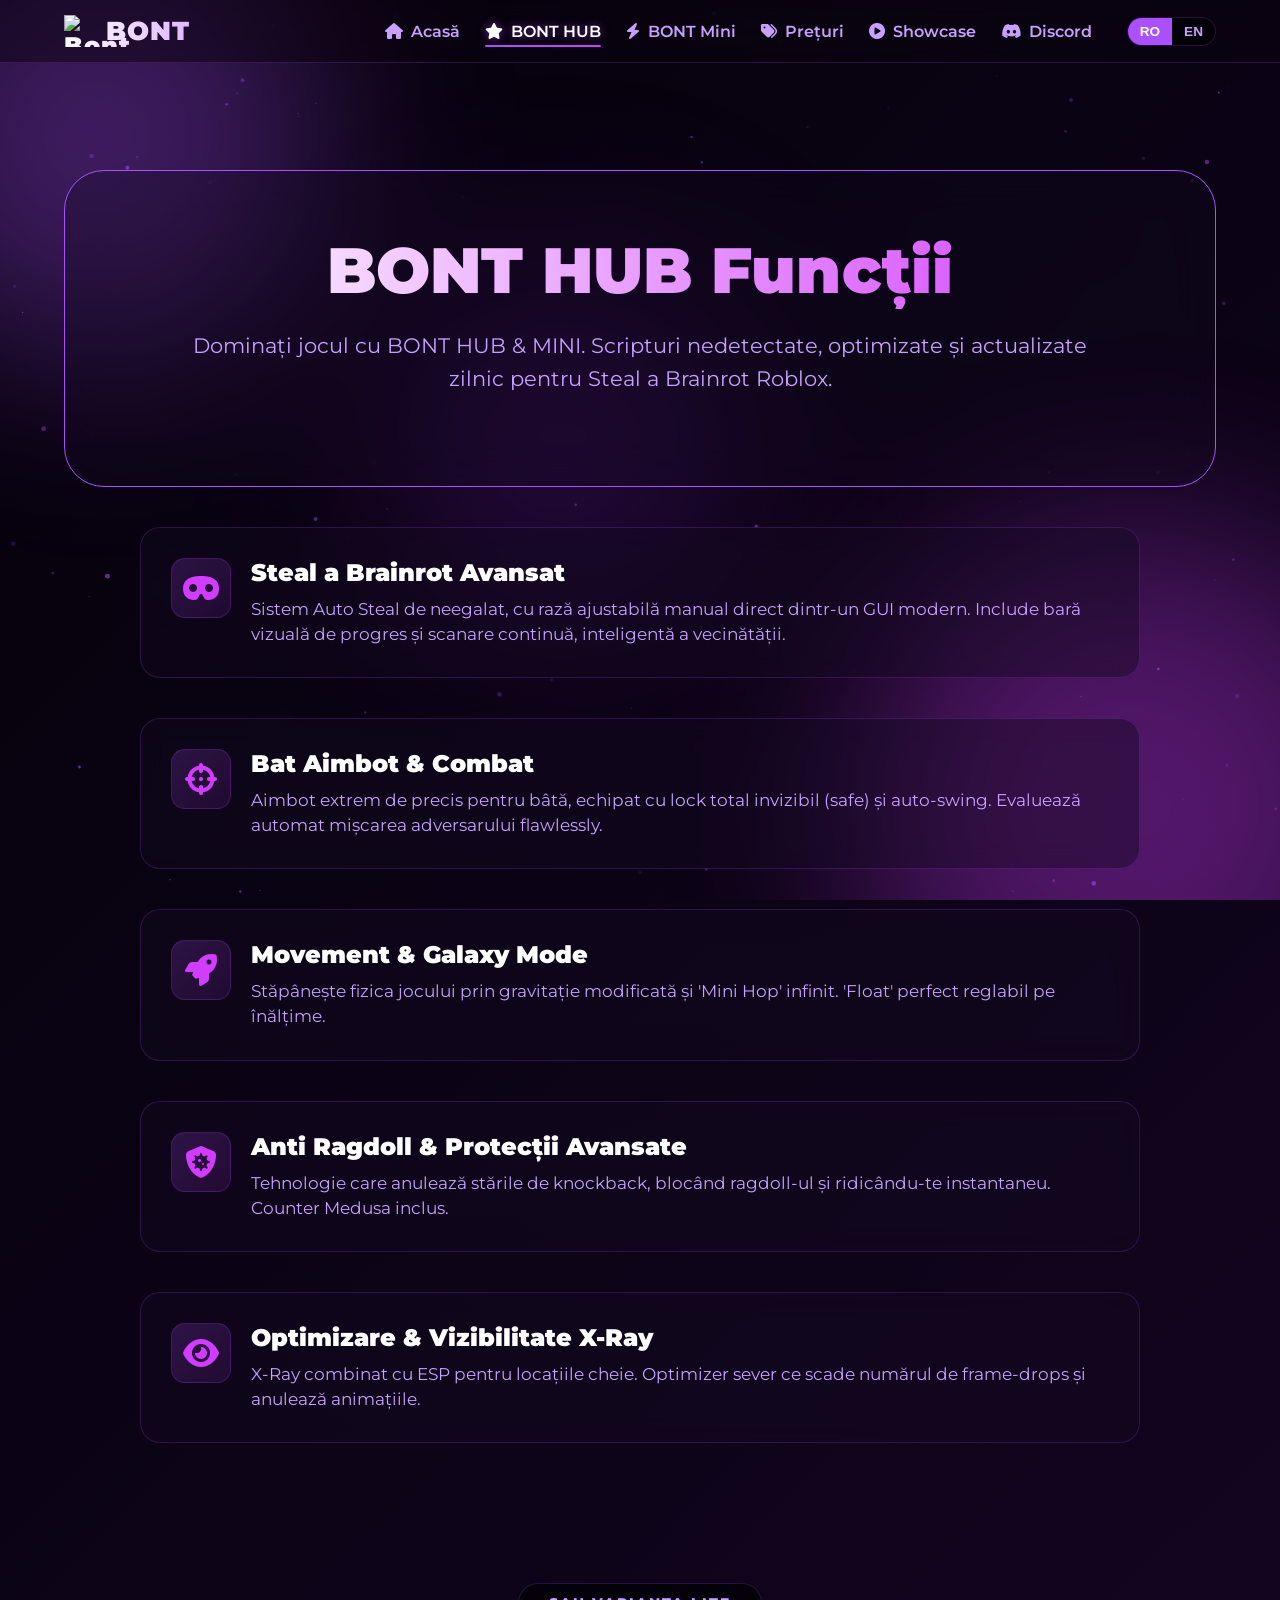
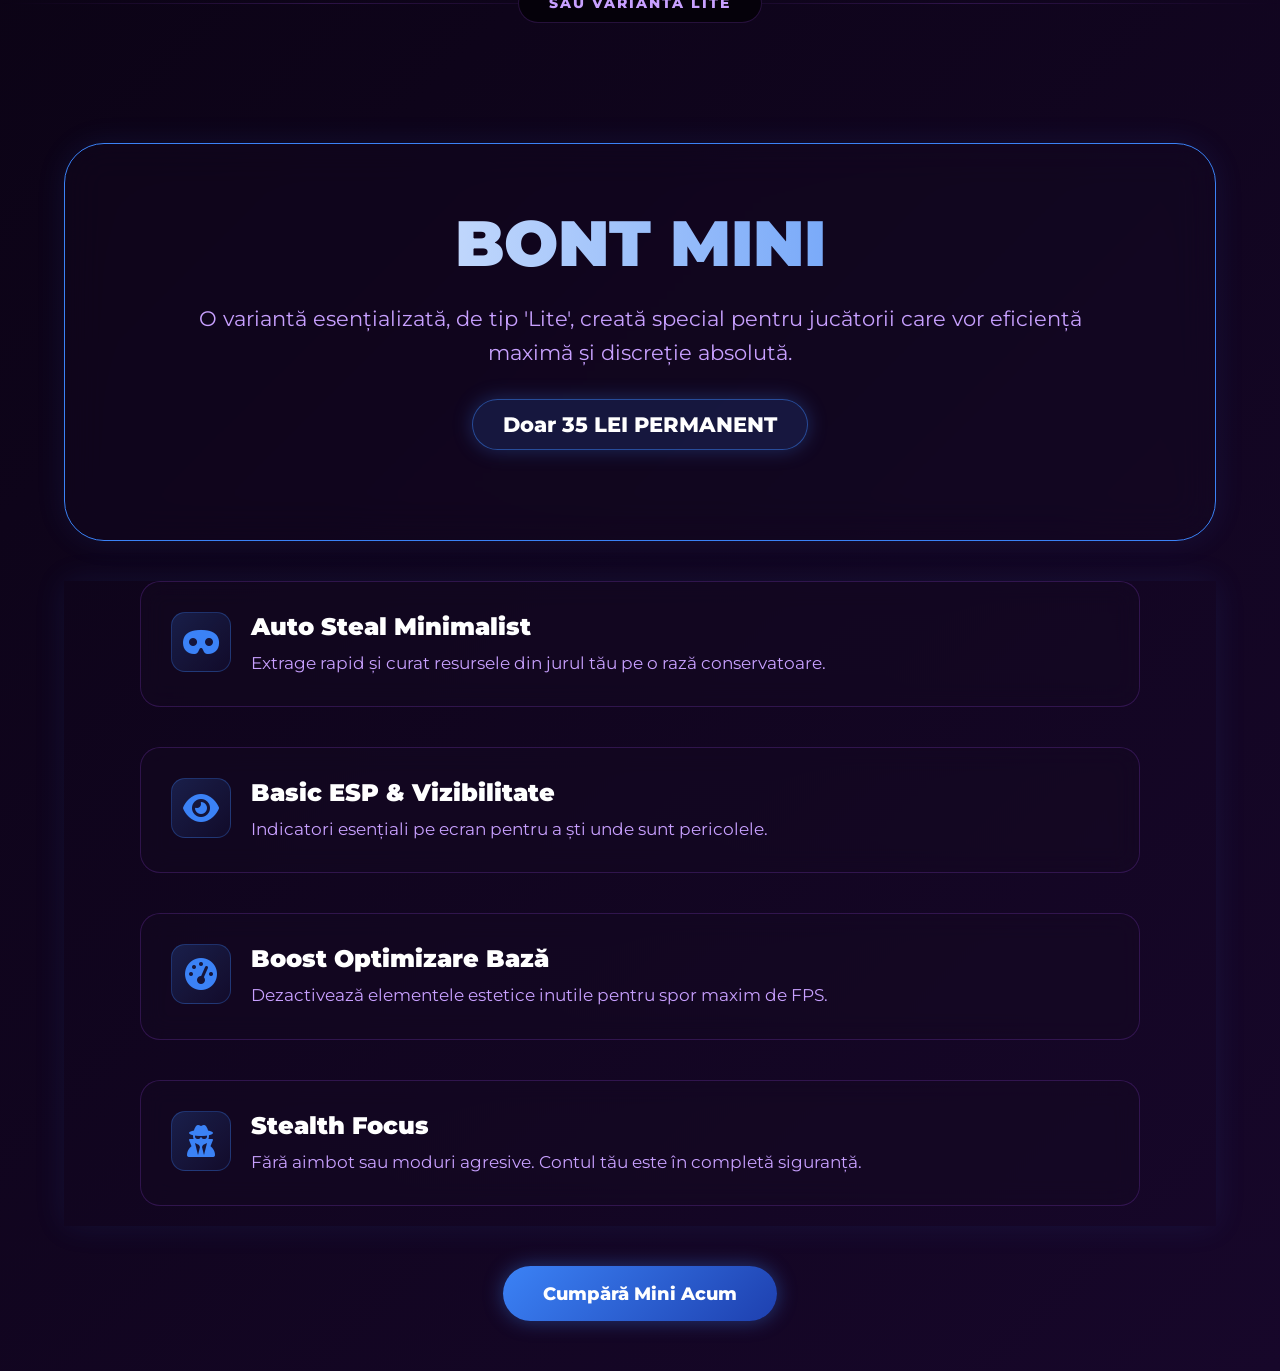
==== details.html @ 28b97914 "Add files via upload" ====
<!DOCTYPE html>
<html lang="ro" id="html-tag">
<head>
  <meta charset="UTF-8">
  <meta name="viewport" content="width=device-width, initial-scale=1.0, maximum-scale=1.0, user-scalable=no">
  <title>Details | BONT HUB & MINI Features</title>
  
  <link href="https://fonts.googleapis.com/css2?family=Montserrat:wght@400;500;600;800;900&display=swap" rel="stylesheet">
  <link rel="stylesheet" href="https://cdnjs.cloudflare.com/ajax/libs/font-awesome/6.6.0/css/all.min.css">
  <link rel="icon" type="image/png" href="https://raw.githubusercontent.com/hekwas/bontsite/main/favcoin.png">
  <link rel="apple-touch-icon" href="https://raw.githubusercontent.com/hekwas/bontsite/main/favcoin.png">
  <link rel="shortcut icon" href="https://raw.githubusercontent.com/hekwas/bontsite/main/favcoin.png" type="image/x-icon">
  <link rel="stylesheet" href="assets/css/style.css">

  <!-- SEO Meta Tags -->
  <meta name="description" content="Discover the powerful features of BONT HUB and BONT MINI. Learn about Auto Steal, Bat Aimbot, Anti Ragdoll, and superior optimization for Roblox.">
  <meta name="keywords" content="bont hub features, bont mini details, roblox script functions, auto steal roblox, bat aimbot script">
</head>
<body>

  <canvas id="bg-canvas"></canvas>
  <div class="bg-orbs">
    <div class="orb orb-1"></div>
    <div class="orb orb-2"></div>
    <div class="orb orb-3"></div>
  </div>

  <nav class="navbar">
    <div class="logo"><a href="index.html" style="text-decoration:none; color:inherit; display:flex; align-items:center; gap:10px;"><img src="https://raw.githubusercontent.com/hekwas/bontsite/main/favcoin.png" class="logo-img" alt="Bont Logo"> <span data-lang="navLogo">BONT</span></a></div>
    <div class="nav-links" id="navLinks">
      <a href="index.html" id="link-home"><i class="fas fa-home"></i> <span data-lang="navHome">Acasă</span></a>
      <a href="details.html" id="link-features" class="active"><i class="fas fa-star"></i> <span data-lang="navFeatures">BONT HUB</span></a>
      <a href="details.html#mini" id="link-mini"><i class="fas fa-bolt"></i> <span data-lang="navMini">BONT Mini</span></a>
      <a href="pricing.html" id="link-pricing"><i class="fas fa-tags"></i> <span data-lang="navPricing">Prețuri</span></a>
      <a href="showcase.html" id="link-showcase"><i class="fas fa-play-circle"></i> <span data-lang="navShowcase">Showcase</span></a>
      <a href="https://discord.gg/k3RpJRTada" target="_blank"><i class="fab fa-discord"></i> <span data-lang="navDiscord">Discord</span></a>
      <div class="lang-switch">
        <button class="lang-btn" onclick="setLanguage('RO')" id="lang-RO">RO</button>
        <button class="lang-btn" onclick="setLanguage('EN')" id="lang-EN">EN</button>
      </div>
    </div>
    <i class="fas fa-bars hamburger" onclick="toggleMobileMenu()"></i>
  </nav>

  <div class="sections-container" style="padding-top: 120px;">
    
    <!-- BONT HUB PRODUCT SECTION -->
    <section id="features" class="section">
      <div class="product-hero hub-theme reveal">
        <h2 data-lang="featuresTitle">BONT HUB</h2>
        <p data-lang="heroDesc">Experiența completă BONT. Putere brută, viteză de neegalat și funcții de luptă de ultimă generație pentru a domina orice server Roblox.</p>
      </div>

      <div style="max-width: 1200px; width: 100%; display: flex; flex-direction: column; align-items: center; gap: 20px;">
        
        <div class="feature-row reveal">
          <div class="feature-icon-box"><i class="fas fa-mask"></i></div>
          <div class="feature-details">
            <h3 data-lang="featStealTitle">Steal a Brainrot Avansat</h3>
            <p data-lang="featStealDesc">Sistem Auto Steal de neegalat, cu rază ajustabilă manual direct dintr-un GUI modern. Include bară vizuală de progres și scanare continuă, inteligentă a vecinătății, asigurând rate de succes maxime la furtul brainrot-urilor cu zero bug-uri sau întârzieri.</p>
          </div>
        </div>
        
        <div class="feature-row reveal">
          <div class="feature-icon-box"><i class="fas fa-crosshairs"></i></div>
          <div class="feature-details">
            <h3 data-lang="featAimTitle">Bat Aimbot & Combat</h3>
            <p data-lang="featAimDesc">Aimbot extrem de precis pentru bâtă, echipat cu lock total invizibil (safe) și auto-swing. Evaluează automat mișcarea adversarului și plasează lovitura perfectă ca să te ajute să câștigi absolut orice duel 1 la 1, fără efort.</p>
          </div>
        </div>

        <div class="feature-row reveal">
          <div class="feature-icon-box"><i class="fas fa-rocket"></i></div>
          <div class="feature-details">
            <h3 data-lang="featMovTitle">Movement & Galaxy Mode</h3>
            <p data-lang="featMovDesc">Stăpânește fizica jocului prin gravitație modificată și "Mini Hop" infinit care înlocuiește vechile sărituri. Sistemul combină un "Float" perfect reglabil pe înălțime, permițându-ți să supravolezi harta și să eviți cu ușurință pericolul și radarele.</p>
          </div>
        </div>

        <div class="feature-row reveal">
          <div class="feature-icon-box"><i class="fas fa-shield-virus"></i></div>
          <div class="feature-details">
            <h3 data-lang="featProtTitle">Anti Ragdoll & Protecții Avansate</h3>
            <p data-lang="featProtDesc">Tehnologie de ultimă oră care anulează stările de knockback, blocând ragdoll-ul și ridicându-te instantaneu pe picioare. Adițional, Counter Medusa integrat va lansa contra-atacuri automate, protejându-te pasiv dar mortal în fața invaziilor.</p>
          </div>
        </div>

        <div class="feature-row reveal">
          <div class="feature-icon-box"><i class="fas fa-eye"></i></div>
          <div class="feature-details">
            <h3 data-lang="featOptTitle">Optimizare & Vizibilitate X-Ray</h3>
            <p data-lang="featOptDesc">X-Ray (Wallhack) performant combinat cu ESP cu waypoints pentru locațiile cheie. Sub capotă rulează un Optimizer sever ce scade numărul de frame-drops și anulează animațiile "un-walk" pentru o fluiditate vizuală impecabilă.</p>
          </div>
        </div>

      </div>
    </section>

    <!-- CHOICE SEPARATOR -->
    <div class="choice-separator reveal">
      <div class="choice-line"></div>
      <div class="choice-label">Sau Varianta Lite</div>
      <div class="choice-line"></div>
    </div>

    <!-- BONT MINI PRODUCT SECTION -->
    <section id="mini" class="section">
      <div class="product-hero mini-theme reveal">
        <h2>BONT MINI</h2>
        <p data-lang="miniDesc">O variantă esențializată, de tip "Lite", creată special pentru jucătorii care vor eficiență maximă, discreție absolută și o navigație performantă pe calculatoare / dispozitive mid-range.</p>
        <div class="mini-price-tag" data-lang="miniPrice">Doar 35 LEI PERMANENT</div>
      </div>

      <div style="max-width: 1200px; width: 100%; display: flex; flex-direction: column; align-items: center; gap: 20px;" class="mini-theme">
        <div class="feature-row reveal">
          <div class="feature-icon-box"><i class="fas fa-mask"></i></div>
          <div class="feature-details">
            <h3 data-lang="m1T">Auto Steal Minimalist</h3>
            <p data-lang="m1D">Extrage rapid și curat resursele din jurul tău pe o rază conservatoare pentru a rămâne mereu neobservat.</p>
          </div>
        </div>
        <div class="feature-row reveal">
          <div class="feature-icon-box"><i class="fas fa-eye"></i></div>
          <div class="feature-details">
            <h3 data-lang="m2T">Basic ESP & Vizibilitate</h3>
            <p data-lang="m2D">Indicatori esențiali pe ecran pentru a ști unde sunt pericolele. Fără elemente încărcate pe ecran.</p>
          </div>
        </div>
        <div class="feature-row reveal">
          <div class="feature-icon-box"><i class="fas fa-tachometer-alt"></i></div>
          <div class="feature-details">
            <h3 data-lang="m3T">Boost Optimizare Bază</h3>
            <p data-lang="m3D">Dezactivează elementele estetice inutile din joc pentru a profita nativ de un spor maxim de performanță (FPS).</p>
          </div>
        </div>
        <div class="feature-row reveal">
          <div class="feature-icon-box"><i class="fas fa-user-secret"></i></div>
          <div class="feature-details">
            <h3 data-lang="m4T">Stealth Focus</h3>
            <p data-lang="m4D">Fără aimbot sau moduri de atac agresive care să îți atragă reporturi. Contul tău este în completă siguranță.</p>
          </div>
        </div>
      </div>
      
      <a href="pricing.html" class="btn reveal" data-lang="btnBuyMini" style="margin-top: 40px; background: linear-gradient(135deg, #3B82F6, #1E40AF); border:none; box-shadow: 0 0 20px rgba(59, 130, 246, 0.4);">
        Cumpără Mini Acum
      </a>
    </section>

  </div>

  <script src="assets/js/main.js"></script>
</body>
</html>
---- assets/css/style.css ----
:root {
  --bg: #05010a;
  --bg-gradient: linear-gradient(135deg, #05010a 0%, #17072a 100%);
  --card: rgba(20, 10, 34, 0.45);
  --card-hover: rgba(30, 15, 50, 0.75);
  --accent: #AA50FF;
  --accent2: #D23CFF;
  --accent-glow: rgba(170, 80, 255, 0.6);
  --text: #F5F5FF;
  --text-muted: #C8A0FF;
  --glass-border: rgba(170, 80, 255, 0.2);
  --glass-border-hover: rgba(210, 60, 255, 0.6);
}

* { margin:0; padding:0; box-sizing:border-box; scroll-behavior: smooth; }

body { 
  font-family: 'Montserrat', sans-serif; 
  background: var(--bg); 
  background-image: var(--bg-gradient);
  color: var(--text); 
  min-height: 100vh;
  overflow-x: hidden;
}

/* Animated Canvas Background */
#bg-canvas {
  position: fixed;
  top: 0; left: 0; width: 100vw; height: 100vh;
  z-index: -2;
  pointer-events: none;
}

/* Blurred Glowing Orbs */
.bg-orbs {
  position: fixed;
  top: 0; left: 0; width: 100vw; height: 100vh;
  z-index: -1;
  overflow: hidden;
  pointer-events: none;
}
.orb {
  position: absolute;
  border-radius: 50%;
  filter: blur(100px);
  opacity: 0.35;
  animation: float 25s infinite ease-in-out alternate;
  pointer-events: none;
}
.orb-1 { width: 450px; height: 450px; background: var(--accent); top: -10%; left: -10%; }
.orb-2 { width: 550px; height: 550px; background: var(--accent2); bottom: -20%; right: -10%; animation-delay: -5s; }
.orb-3 { width: 350px; height: 350px; background: #5c188b; top: 30%; left: 30%; animation-delay: -10s; }

@keyframes float {
  0% { transform: translate(0, 0); }
  100% { transform: translate(60px, 80px); }
}

/* Navbar */
.navbar {
  position: fixed;
  top: 0; width: 100%;
  z-index: 1000;
  padding: 15px 5%;
  display: flex;
  justify-content: space-between;
  align-items: center;
  background: rgba(10, 2, 15, 0.5);
  backdrop-filter: blur(20px);
  border-bottom: 1px solid var(--glass-border);
  transition: all 0.3s ease;
}

.logo {
  font-size: 26px;
  font-weight: 900;
  background: linear-gradient(90deg, #fff, #E0B8FF);
  -webkit-background-clip: text;
  -webkit-text-fill-color: transparent;
  letter-spacing: 1px;
  cursor: pointer;
  display: flex;
  align-items: center;
  gap: 10px;
}
.logo i, .logo-img { font-size: 1.5rem; color: var(--accent2); width: 32px; height: 32px; object-fit: contain; }

.nav-links {
  display: flex;
  gap: 25px;
  align-items: center;
}

.nav-links a {
  color: var(--text-muted);
  text-decoration: none;
  font-weight: 600;
  font-size: 1rem;
  transition: all 0.2s ease;
  position: relative;
  cursor: pointer;
  display: flex;
  align-items: center;
  gap: 8px;
}

.nav-links a:hover, .nav-links a.active {
  color: #fff;
  text-shadow: 0 0 10px var(--accent-glow);
}

.nav-links a::after {
  content: '';
  position: absolute;
  width: 0;
  height: 2px;
  bottom: -6px;
  left: 0;
  background: linear-gradient(90deg, var(--accent), var(--accent2));
  transition: width 0.2s ease;
  border-radius: 2px;
}

.nav-links a:hover::after, .nav-links a.active::after { width: 100%; }

/* Lang Toggle Switch */
.lang-switch {
  display: flex;
  align-items: center;
  background: rgba(0,0,0,0.5);
  border: 1px solid var(--glass-border);
  border-radius: 20px;
  overflow: hidden;
  margin-left: 10px;
}
.lang-btn {
  background: transparent;
  border: none;
  color: var(--text-muted);
  padding: 6px 12px;
  font-size: 0.85rem;
  font-weight: 700;
  cursor: pointer;
  transition: all 0.2s ease;
}
.lang-btn.active {
  background: var(--accent);
  color: #fff;
}

.hamburger { display: none; font-size: 28px; color: var(--text); cursor: pointer; }

/* Layout Content */
.sections-container {
  position: relative;
  width: 100%;
  min-height: 100vh;
  padding-top: 90px;
}

.section {
  width: 100%;
  padding: 50px 5%;
  display: flex;
  flex-direction: column;
  align-items: center;
}

h1, h2, h3 { font-weight: 900; }

.gradient-text {
  background: linear-gradient(90deg, #fff, var(--accent2));
  -webkit-background-clip: text;
  -webkit-text-fill-color: transparent;
}

h2.section-title {
  font-size: 3.2rem;
  margin-bottom: 50px;
  letter-spacing: -1px;
  text-align: center;
}

/* Buttons */
.btn {
  padding: 16px 40px;
  font-size: 1.15rem;
  font-weight: 800;
  background: linear-gradient(135deg, var(--accent), var(--accent2));
  color: white;
  text-decoration: none;
  border-radius: 50px;
  box-shadow: 0 0 25px var(--accent-glow);
  display: inline-flex;
  align-items: center;
  gap: 12px;
  transition: all 0.2s ease;
  border: 1px solid rgba(255,255,255,0.15);
  cursor: pointer;
}
.btn:hover {
  transform: translateY(-3px) scale(1.02);
  box-shadow: 0 8px 30px var(--accent-glow);
}

.btn-outline {
  background: transparent;
  border: 2px solid var(--accent);
  box-shadow: none;
}
.btn-outline:hover {
  background: rgba(170,80,255,0.1);
  box-shadow: 0 5px 25px var(--accent-glow);
}

/* Reveal Animation */
.reveal {
  opacity: 0;
  transform: translateY(20px);
  transition: opacity 0.6s ease-out, transform 0.6s ease-out;
}
.reveal.active-reveal {
  opacity: 1;
  transform: translateY(0);
}

/* Shared Feature/Card Styles */
.feature-row {
  display: flex; gap: 20px; background: var(--card); border: 1px solid var(--glass-border);
  border-radius: 20px; padding: 30px; backdrop-filter: blur(12px);
  transition: all 0.2s ease; align-items: flex-start;
  width: 100%; max-width: 1000px; margin-bottom: 20px;
}
.feature-row:hover {
  transform: translateY(-3px); border-color: var(--glass-border-hover);
  box-shadow: 0 8px 30px rgba(170,80,255,0.15); background: var(--card-hover);
}

.feature-icon-box {
  width: 60px; height: 60px; border-radius: 14px; background: linear-gradient(135deg, rgba(170,80,255,0.2), rgba(210,60,255,0.1));
  display: flex; align-items: center; justify-content: center; flex-shrink: 0;
  border: 1px solid var(--glass-border); font-size: 2rem; color: var(--accent2);
}

.feature-details h3 { font-size: 1.5rem; margin-bottom: 10px; color: #fff; }
.feature-details p { font-size: 1.05rem; color: var(--text-muted); line-height: 1.5; }

/* Responsive */
@media (max-width: 900px) {
  .nav-links {
    position: fixed; top: 70px; left: 0; width: 100%;
    background: rgba(10, 2, 15, 0.98); flex-direction: column; align-items: center;
    padding: 30px 0; gap: 25px; transform: translateY(-150%);
    transition: transform 0.3s ease; border-bottom: 1px solid var(--glass-border);
    backdrop-filter: blur(20px);
  }
  .nav-links.nav-open { transform: translateY(0); }
  .hamburger { display: block; }
  
  h2.section-title { font-size: 2.5rem; }
  .feature-row { flex-direction: column; text-align: center; align-items: center; }
}

/* Hero Section */
.hero-content { text-align: center; max-width: 850px; display: flex; flex-direction: column; align-items: center; justify-content: center; min-height: 70vh; }
.hero-content h1 { font-size: 5.5rem; line-height: 1.05; margin-bottom: 25px; text-shadow: 0 0 50px rgba(170,80,255,0.4); font-weight: 900; }
.hero-content p { font-size: 1.6rem; color: var(--text-muted); margin-bottom: 45px; font-weight: 500; }

.hero-tags { display: flex; gap: 15px; justify-content: center; margin-bottom: 30px; flex-wrap: wrap; }
.tag {
  background: rgba(170, 80, 255, 0.1); border: 1px solid var(--glass-border);
  padding: 8px 18px; border-radius: 20px; font-size: 0.95rem; font-weight: 600;
  color: #E0B8FF; backdrop-filter: blur(10px);
}

.hero-actions { display: flex; justify-content: center; gap: 20px; flex-wrap: wrap; }

/* Mini Section */
.mini-container {
  max-width: 1100px; width: 100%;
  background: rgba(20, 10, 34, 0.4); border: 1px solid var(--accent);
  border-radius: 30px; padding: 50px 5%; text-align: center;
  position: relative; overflow: hidden; backdrop-filter: blur(15px);
  margin-top: 50px;
}
.mini-container::before {
  content: ''; position: absolute; top: 0; left: 0; width: 100%; height: 5px;
  background: linear-gradient(90deg, #3B82F6, var(--accent2));
}
.mini-logo { font-size: 4rem; margin-bottom: 15px; font-weight: 900; }
.mini-desc { font-size: 1.25rem; margin-bottom: 35px; color: var(--text-muted); max-width: 800px; margin-left: auto; margin-right: auto; line-height: 1.5;}

.mini-grid { display: grid; grid-template-columns: repeat(auto-fit, minmax(240px, 1fr)); gap: 15px; margin-bottom: 40px; }
.m-card { background: rgba(0,0,0,0.4); padding: 20px; border-radius: 16px; border: 1px solid rgba(255,255,255,0.05); text-align: left; }
.m-card i { font-size: 1.8rem; color: #3B82F6; margin-bottom: 12px; }
.m-card h4 { font-size: 1.15rem; color: #fff; margin-bottom: 8px; }
.m-card p { font-size: 0.95rem; color: #aaa; }

.mini-price-tag {
  display: inline-block; padding: 12px 30px; border-radius: 30px;
  background: rgba(59, 130, 246, 0.15); border: 1px solid rgba(59, 130, 246, 0.5);
  font-size: 1.3rem; font-weight: 800; color: #fff; margin-bottom: 30px;
  box-shadow: 0 0 20px rgba(59, 130, 246, 0.3);
}

/* Pricing Page Styles */
.pricing-container { width: 100%; max-width: 1200px; display: flex; flex-direction: column; align-items: center; gap: 40px; }

.currency-selector {
  display: flex; background: rgba(0,0,0,0.6); border: 1px solid var(--glass-border);
  border-radius: 30px; padding: 5px; backdrop-filter: blur(12px);
}
.currency-btn {
  background: transparent; border: none; color: var(--text-muted);
  padding: 10px 24px; font-size: 1.05rem; font-weight: 700;
  font-family: 'Montserrat', sans-serif; cursor: pointer;
  border-radius: 25px; transition: all 0.2s ease;
}
.currency-btn.active {
  background: linear-gradient(90deg, var(--accent), var(--accent2)); color: white;
  box-shadow: 0 0 15px rgba(170,80,255,0.4);
}

.plans { display: grid; grid-template-columns: repeat(auto-fit, minmax(320px, 1fr)); gap: 25px; width: 100%; }

.plan-card {
  background: var(--card); border: 1px solid var(--glass-border);
  border-radius: 24px; padding: 40px 30px;
  display: flex; flex-direction: column; backdrop-filter: blur(15px);
  transition: all 0.2s ease; position: relative;
}
.plan-card:hover { border-color: var(--accent2); transform: translateY(-5px); box-shadow: 0 15px 35px rgba(170,80,255,0.25); }

.plan-popular { border-color: var(--accent); box-shadow: 0 0 20px rgba(170,80,255,0.2); }
.plan-mini { border-color: rgba(59, 130, 246, 0.5); }

.popular-badge {
  position: absolute; top: -14px; left: 50%; transform: translateX(-50%);
  background: linear-gradient(90deg, var(--accent), var(--accent2));
  padding: 6px 18px; border-radius: 25px; font-size: 0.8rem; font-weight: 800;
  letter-spacing: 1px; text-transform: uppercase; white-space: nowrap;
}

.plan-header { margin-bottom: 25px; text-align: center; border-bottom: 1px solid rgba(255,255,255,0.05); padding-bottom: 20px;}
.plan-type { font-size: 1.05rem; color: var(--accent2); font-weight: 800; letter-spacing: 2px; margin-bottom: 8px; }
.plan-mini .plan-type { color: #3B82F6; }

.plan-header h3 { font-size: 1.8rem; font-weight: 900; color: #fff; margin-bottom: 10px; }
.plan-price { font-size: 3.5rem; font-weight: 900; line-height: 1; background: linear-gradient(90deg, #fff, var(--accent2)); -webkit-background-clip: text; -webkit-text-fill-color: transparent; }
.plan-mini .plan-price { background: linear-gradient(90deg, #fff, #3B82F6); -webkit-background-clip: text; -webkit-text-fill-color: transparent; }

.plan-period { font-size: 1rem; color: var(--text-muted); font-weight: 600; margin-top: 8px; display: block;}

.plan-features { flex-grow: 1; margin-bottom: 25px; list-style: none; }
.plan-features li { margin-bottom: 12px; font-size: 1.02rem; display: flex; align-items: flex-start; gap: 10px; line-height: 1.4; color: #e0e0e0; text-align: left;}
.plan-features li i { color: var(--accent2); font-size: 1.2rem; margin-top: 2px; }
.plan-mini .plan-features li i { color: #3B82F6; }

/* Payment Methods */
.payment-methods-widget {
  text-align: center; padding: 40px; background: rgba(0,0,0,0.5);
  border-radius: 30px; border: 1px solid rgba(255,255,255,0.05); width: 100%;
  backdrop-filter: blur(15px); margin-top: 20px;
}
.payment-methods-widget p { font-size: 1.2rem; color: #fff; margin-bottom: 25px; font-weight: 700;}
.payment-icons { display: flex; justify-content: center; gap: 15px; flex-wrap: wrap; margin-bottom: 30px; }
.payment-box {
  background: rgba(255,255,255,0.03); border: 1px solid rgba(255,255,255,0.1);
  padding: 14px 28px; border-radius: 14px; display: flex; align-items: center; gap: 10px;
  font-weight: 700; font-size: 1.15rem; transition: all 0.2s ease;
}
.payment-box:hover { background: rgba(255,255,255,0.1); transform: translateY(-2px); border-color: rgba(255,255,255,0.3); }

.pay-rev { color: #00a8ff; } .pay-pal { color: #0070ba; } .pay-safe { color: #0081d6; }

.payment-note { 
  font-size: 1rem; color: var(--text-muted); display: flex; align-items: center; justify-content: center; gap: 12px; 
  background: rgba(170,80,255,0.08); padding: 16px; border-radius: 15px; border: 1px solid rgba(170,80,255,0.15);
}

/* Product Section Theming */
.product-hero {
  text-align: center;
  padding: 60px 5%;
  width: 100%;
  position: relative;
  overflow: hidden;
  border-radius: 40px;
  margin-bottom: 40px;
  background: rgba(20, 10, 34, 0.3);
  border: 1px solid var(--glass-border);
  backdrop-filter: blur(20px);
}

.product-hero h2 { font-size: 4rem; margin-bottom: 20px; }
.product-hero p { font-size: 1.3rem; color: var(--text-muted); max-width: 900px; margin: 0 auto 30px; line-height: 1.6; }

.hub-theme { border-color: var(--accent); }
.hub-theme h2 { background: linear-gradient(90deg, #fff, var(--accent2)); -webkit-background-clip: text; -webkit-text-fill-color: transparent; }

.mini-theme { border-color: #3B82F6; box-shadow: 0 0 30px rgba(59, 130, 246, 0.1); }
.mini-theme h2 { background: linear-gradient(90deg, #fff, #3B82F6); -webkit-background-clip: text; -webkit-text-fill-color: transparent; }
.mini-theme .feature-icon-box { background: linear-gradient(135deg, rgba(59, 130, 246, 0.2), rgba(30, 58, 138, 0.1)); color: #3B82F6; border-color: rgba(59, 130, 246, 0.3); }
.mini-theme .feature-row:hover { border-color: #3B82F6; box-shadow: 0 8px 30px rgba(59, 130, 246, 0.2); }

.choice-separator {
  position: relative;
  height: 100px;
  width: 100%;
  display: flex;
  align-items: center;
  justify-content: center;
  margin: 40px 0;
}
.choice-line { width: 100%; height: 1px; background: linear-gradient(90deg, transparent, var(--glass-border), transparent); }
.choice-label {
  position: absolute;
  background: var(--bg);
  padding: 10px 30px;
  border: 1px solid var(--glass-border);
  border-radius: 30px;
  font-weight: 800;
  letter-spacing: 2px;
  color: var(--text-muted);
  text-transform: uppercase;
  font-size: 0.9rem;
}
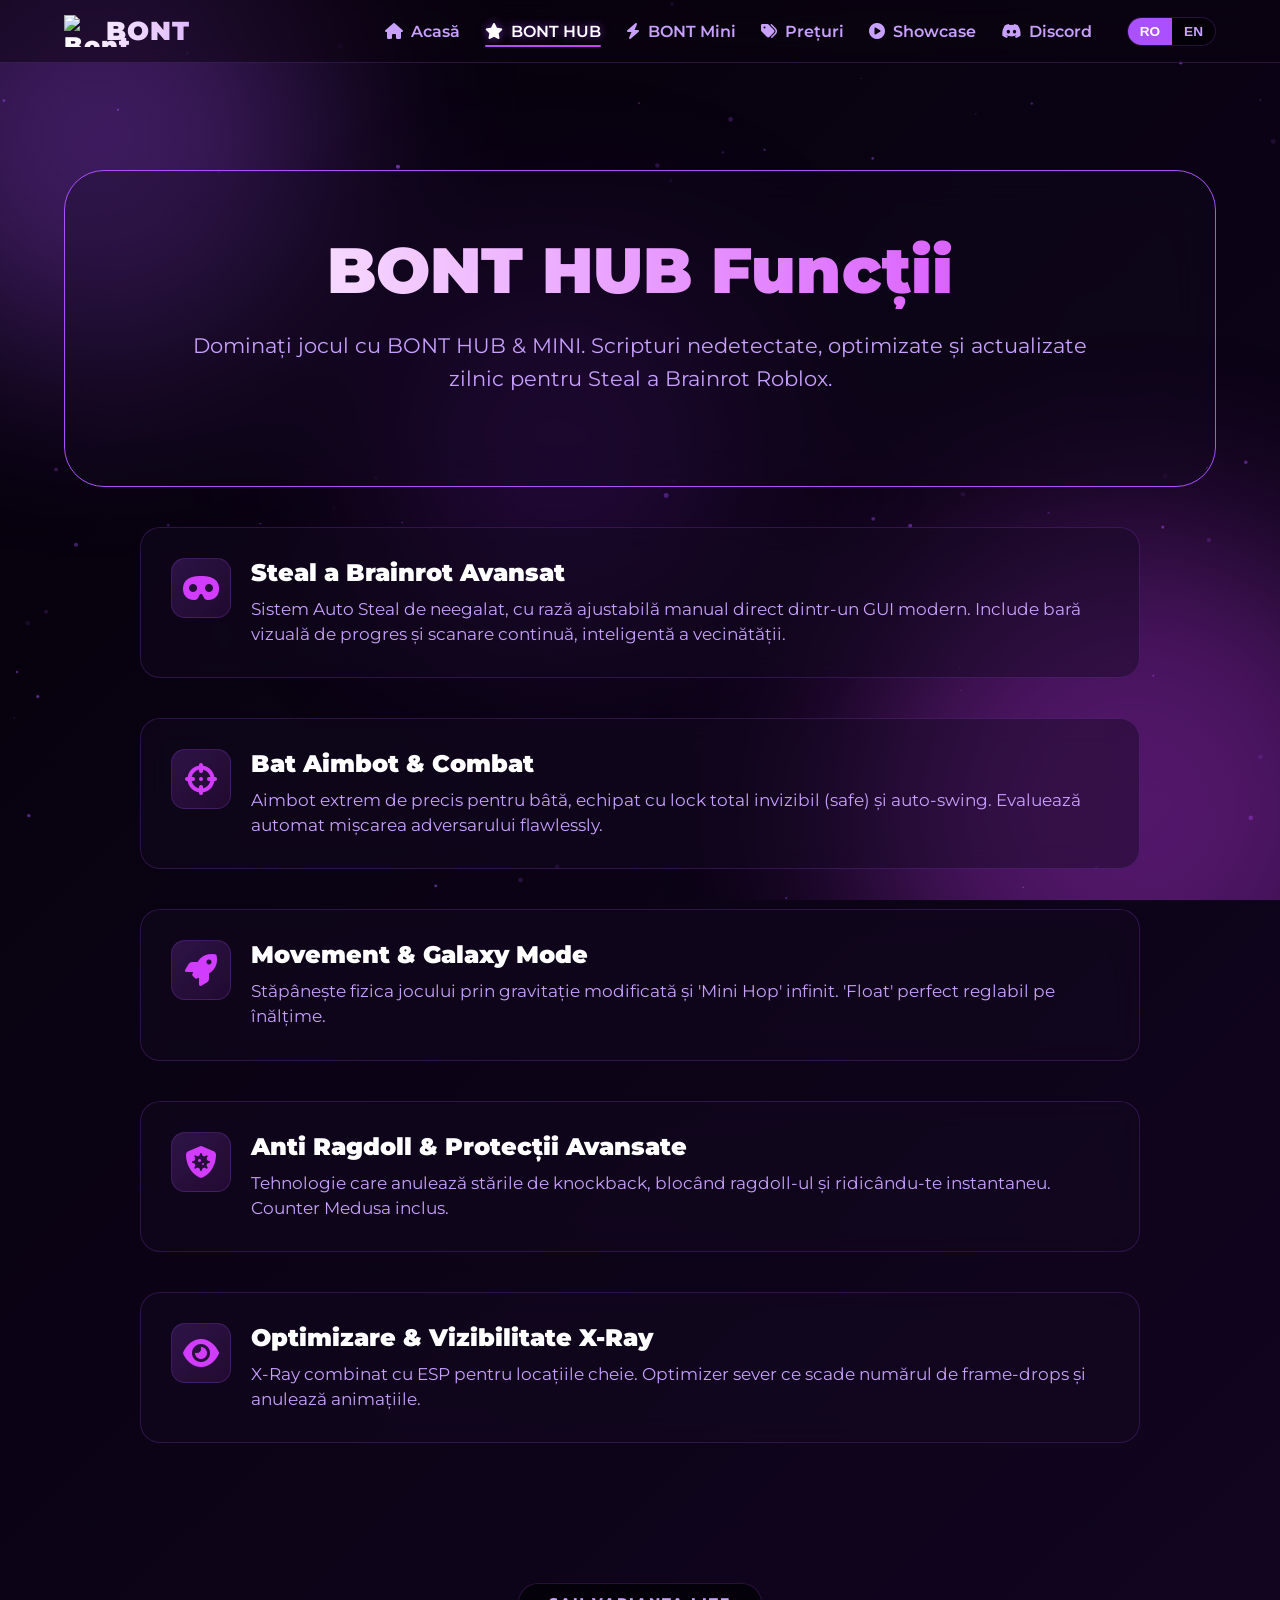
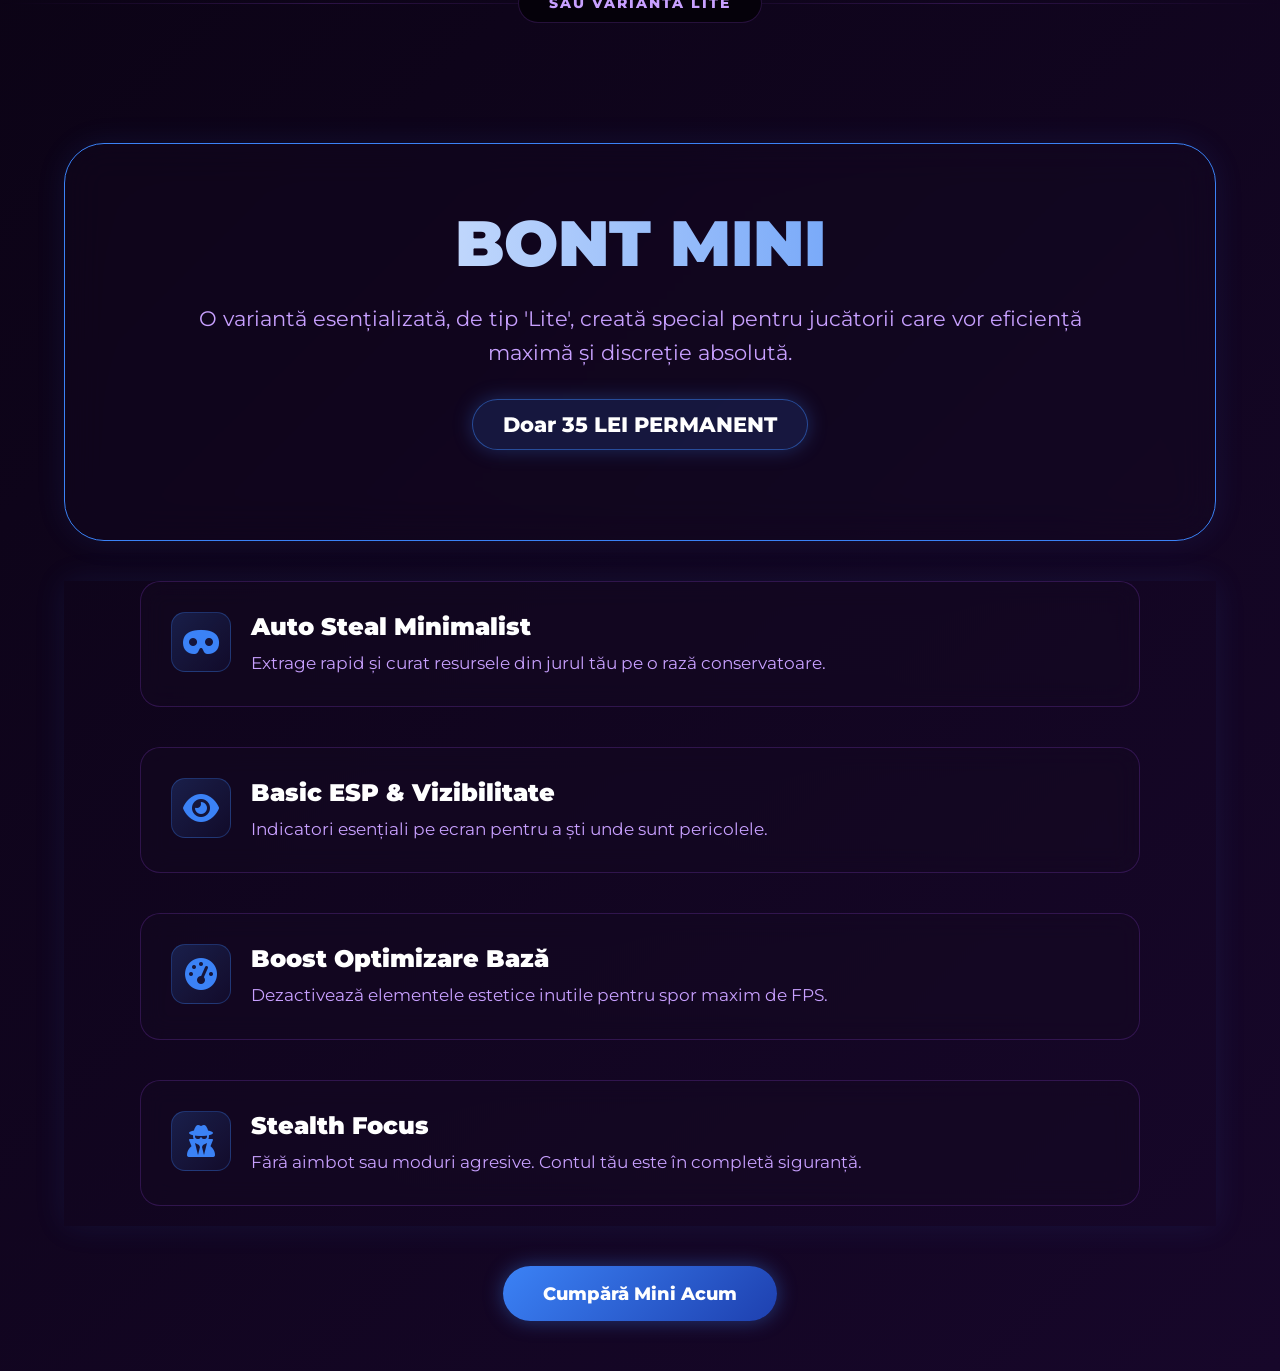
==== commit dfadc57f: "Add files via upload" ====
--- a/details.html
+++ b/details.html
@@ -15,6 +15,15 @@
   <!-- SEO Meta Tags -->
   <meta name="description" content="Discover the powerful features of BONT HUB and BONT MINI. Learn about Auto Steal, Bat Aimbot, Anti Ragdoll, and superior optimization for Roblox.">
   <meta name="keywords" content="bont hub features, bont mini details, roblox script functions, auto steal roblox, bat aimbot script">
+  <link rel="canonical" href="https://bonthub.com/details.html">
+
+  <!-- Open Graph / Facebook -->
+  <meta property="og:type" content="website">
+  <meta property="og:url" content="https://bonthub.com/details.html">
+  <meta property="og:title" content="Details | BONT HUB & MINI Features">
+  <meta property="og:description" content="Discover the powerful features of BONT HUB and BONT MINI. Learn about Auto Steal, Bat Aimbot, Anti Ragdoll, and superior optimization for Roblox.">
+  <meta property="og:image" content="https://raw.githubusercontent.com/hekwas/bontsite/main/image67676767767.png">
+
 </head>
 <body>
 
